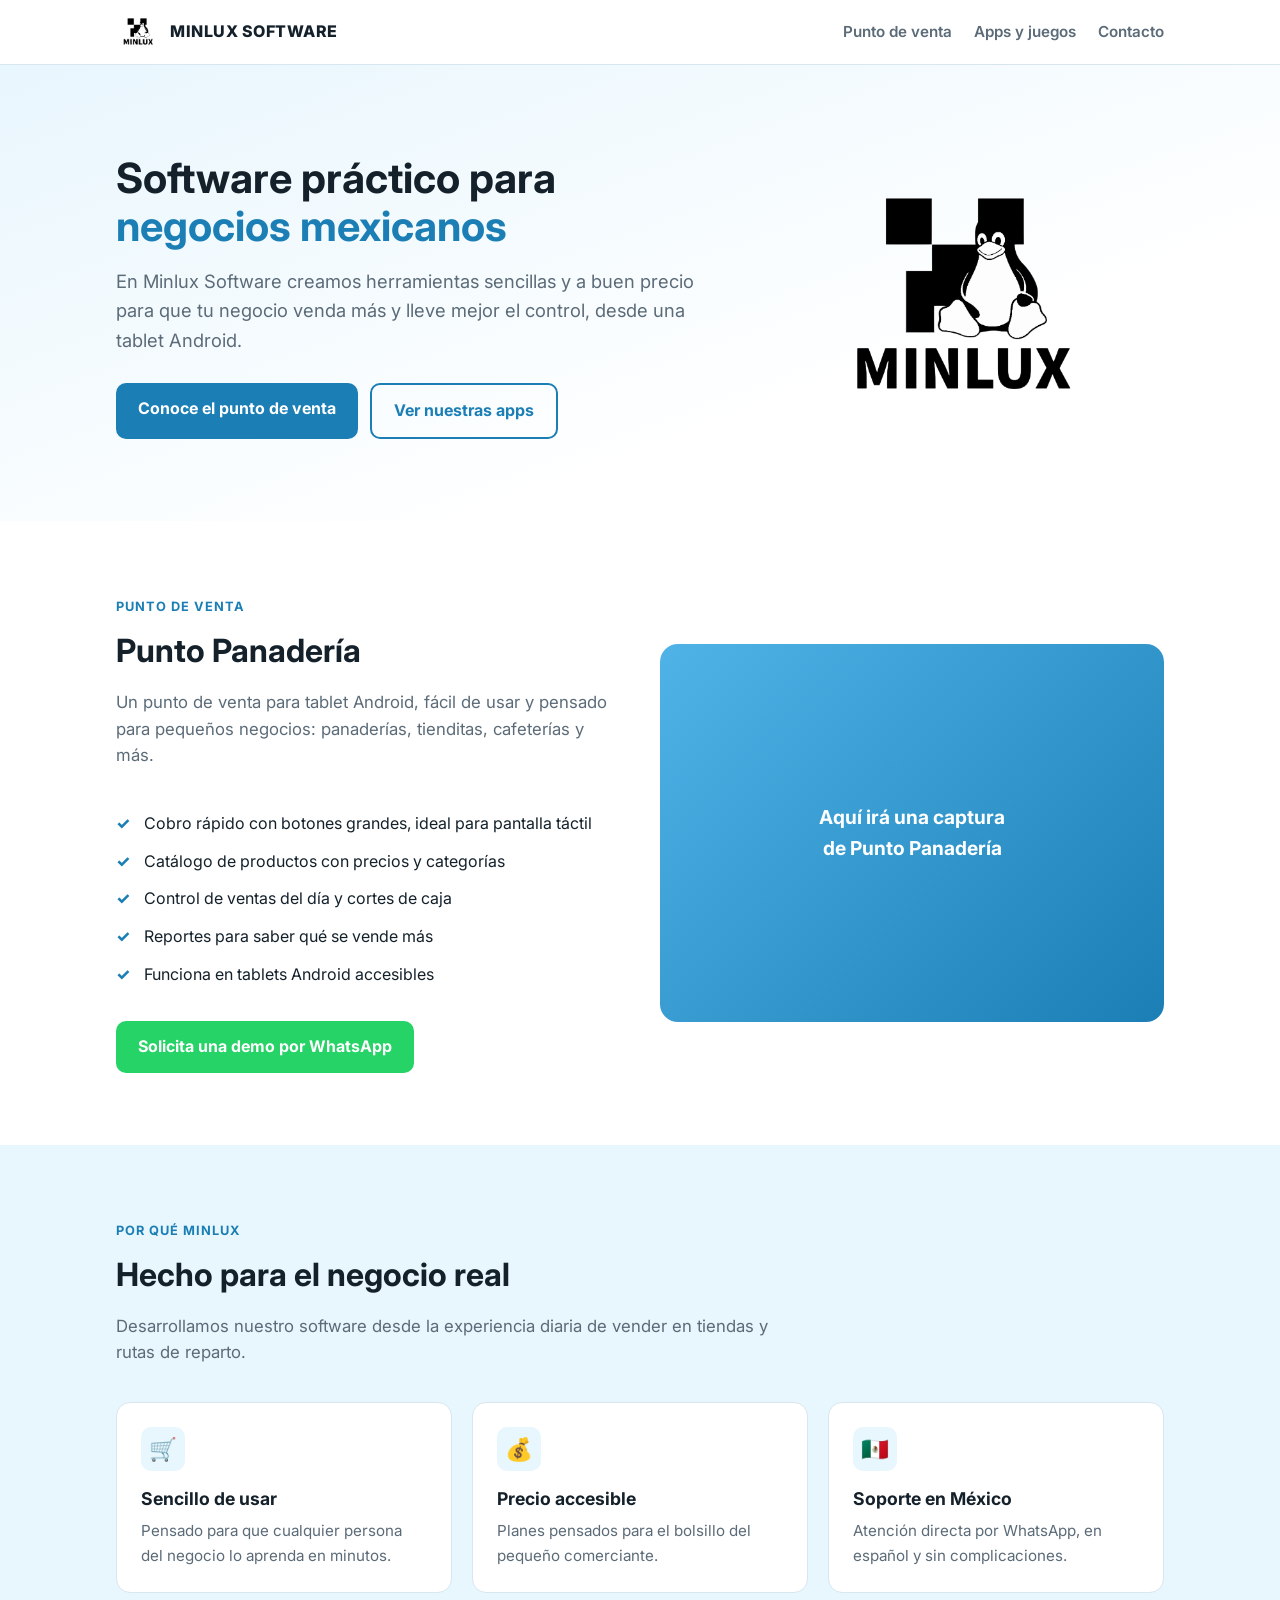
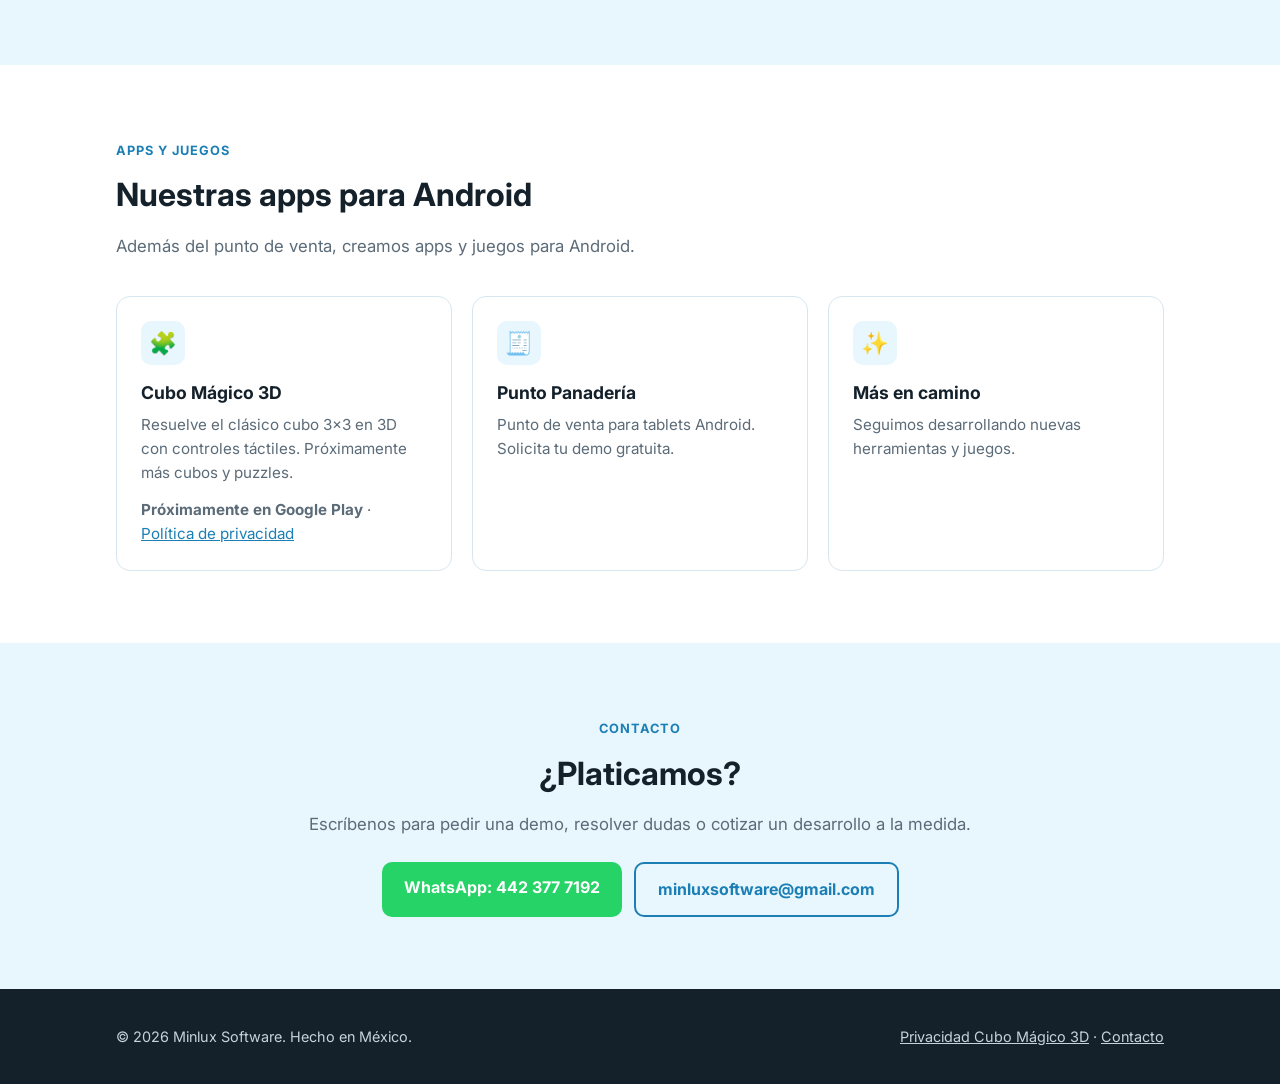
==== index.html @ ea4a5efe "Add files via upload" ====
<!DOCTYPE html>
<html lang="es-MX">
<head>
  <meta charset="UTF-8">
  <meta name="viewport" content="width=device-width, initial-scale=1.0">
  <title>Minlux Software | Punto de venta y apps para negocios</title>
  <meta name="description" content="Minlux Software desarrolla Punto Panadería, un punto de venta para tablets Android pensado para pequeños negocios en México, además de apps y juegos para Android.">
  <link rel="icon" type="image/png" href="favicon.png">
  <link rel="preconnect" href="https://fonts.googleapis.com">
  <link href="https://fonts.googleapis.com/css2?family=Inter:wght@400;600;700;800&display=swap" rel="stylesheet">
  <link rel="stylesheet" href="styles.css">
</head>
<body>

<header>
  <div class="contenedor nav">
    <a href="#inicio" class="marca"><img src="logo.png" alt="Logo Minlux">MINLUX SOFTWARE</a>
    <ul>
      <li><a href="#punto-panaderia">Punto de venta</a></li>
      <li><a href="#apps">Apps y juegos</a></li>
      <li><a href="#contacto">Contacto</a></li>
    </ul>
  </div>
</header>

<main>
  <!-- PORTADA -->
  <section class="hero" id="inicio">
    <div class="contenedor">
      <div>
        <h1>Software práctico para <span>negocios mexicanos</span></h1>
        <p>En Minlux Software creamos herramientas sencillas y a buen precio para que tu negocio venda más y lleve mejor el control, desde una tablet Android.</p>
        <div class="botones">
          <a class="btn btn-principal" href="#punto-panaderia">Conoce el punto de venta</a>
          <a class="btn btn-borde" href="#apps">Ver nuestras apps</a>
        </div>
      </div>
      <img src="logo.png" alt="Minlux Software">
    </div>
  </section>

  <!-- PUNTO DE VENTA -->
  <section id="punto-panaderia">
    <div class="contenedor producto">
      <div>
        <span class="etiqueta">Punto de venta</span>
        <h2>Punto Panadería</h2>
        <p class="intro">Un punto de venta para tablet Android, fácil de usar y pensado para pequeños negocios: panaderías, tienditas, cafeterías y más.</p>
        <ul>
          <li>Cobro rápido con botones grandes, ideal para pantalla táctil</li>
          <li>Catálogo de productos con precios y categorías</li>
          <li>Control de ventas del día y cortes de caja</li>
          <li>Reportes para saber qué se vende más</li>
          <li>Funciona en tablets Android accesibles</li>
        </ul>
        <div class="botones">
          <a class="btn btn-whats" href="https://wa.me/524423777192?text=Hola%2C%20me%20interesa%20una%20demo%20de%20Punto%20Panader%C3%ADa" target="_blank" rel="noopener">Solicita una demo por WhatsApp</a>
        </div>
      </div>
      <div class="vista">Aquí irá una captura<br>de Punto Panadería</div>
    </div>
  </section>

  <!-- POR QUÉ MINLUX -->
  <section class="seccion-alt">
    <div class="contenedor">
      <span class="etiqueta">Por qué Minlux</span>
      <h2>Hecho para el negocio real</h2>
      <p class="intro">Desarrollamos nuestro software desde la experiencia diaria de vender en tiendas y rutas de reparto.</p>
      <div class="rejilla">
        <div class="tarjeta">
          <div class="icono">🛒</div>
          <h3>Sencillo de usar</h3>
          <p>Pensado para que cualquier persona del negocio lo aprenda en minutos.</p>
        </div>
        <div class="tarjeta">
          <div class="icono">💰</div>
          <h3>Precio accesible</h3>
          <p>Planes pensados para el bolsillo del pequeño comerciante.</p>
        </div>
        <div class="tarjeta">
          <div class="icono">🇲🇽</div>
          <h3>Soporte en México</h3>
          <p>Atención directa por WhatsApp, en español y sin complicaciones.</p>
        </div>
      </div>
    </div>
  </section>

  <!-- APPS Y JUEGOS -->
  <section id="apps">
    <div class="contenedor">
      <span class="etiqueta">Apps y juegos</span>
      <h2>Nuestras apps para Android</h2>
      <p class="intro">Además del punto de venta, creamos apps y juegos para Android.</p>
      <div class="rejilla">
        <div class="tarjeta">
          <div class="icono">🧩</div>
          <h3>Cubo Mágico 3D</h3>
          <p>Resuelve el clásico cubo 3x3 en 3D con controles táctiles. Próximamente más cubos y puzzles.</p>
          <p style="margin-top:12px"><strong>Próximamente en Google Play</strong> · <a href="privacidad-cubo.html">Política de privacidad</a></p>
        </div>
        <div class="tarjeta">
          <div class="icono">🧾</div>
          <h3>Punto Panadería</h3>
          <p>Punto de venta para tablets Android. Solicita tu demo gratuita.</p>
        </div>
        <div class="tarjeta">
          <div class="icono">✨</div>
          <h3>Más en camino</h3>
          <p>Seguimos desarrollando nuevas herramientas y juegos.</p>
        </div>
      </div>
    </div>
  </section>

  <!-- CONTACTO -->
  <section class="seccion-alt contacto" id="contacto">
    <div class="contenedor">
      <span class="etiqueta">Contacto</span>
      <h2>¿Platicamos?</h2>
      <p class="intro" style="margin:0 auto">Escríbenos para pedir una demo, resolver dudas o cotizar un desarrollo a la medida.</p>
      <div class="botones">
        <a class="btn btn-whats" href="https://wa.me/524423777192" target="_blank" rel="noopener">WhatsApp: 442 377 7192</a>
        <a class="btn btn-borde" href="mailto:minluxsoftware@gmail.com">minluxsoftware@gmail.com</a>
      </div>
    </div>
  </section>
</main>

<footer>
  <div class="contenedor">
    <span>© 2026 Minlux Software. Hecho en México.</span>
    <span><a href="privacidad-cubo.html">Privacidad Cubo Mágico 3D</a> · <a href="mailto:minluxsoftware@gmail.com">Contacto</a></span>
  </div>
</footer>

</body>
</html>
---- styles.css ----
:root {
  --cielo: #4fb3e8;
  --cielo-claro: #e8f6fd;
  --cielo-oscuro: #1b7fb5;
  --tinta: #14212b;
  --gris: #5b6b78;
  --borde: #d7e6ef;
  --blanco: #ffffff;
  --whats: #25d366;
}

* { box-sizing: border-box; margin: 0; padding: 0; }

html { scroll-behavior: smooth; }

body {
  font-family: "Inter", system-ui, -apple-system, "Segoe UI", Roboto, sans-serif;
  color: var(--tinta);
  background: var(--blanco);
  line-height: 1.6;
}

a { color: var(--cielo-oscuro); }

.contenedor { max-width: 1080px; margin: 0 auto; padding: 0 16px; }

/* Encabezado */
header {
  position: sticky; top: 0; z-index: 10;
  background: rgba(255,255,255,.95);
  backdrop-filter: blur(6px);
  border-bottom: 1px solid var(--borde);
}
.nav { display: flex; align-items: center; justify-content: space-between; height: 64px; }
.marca { display: flex; align-items: center; gap: 10px; text-decoration: none; color: var(--tinta); font-weight: 800; letter-spacing: .5px; }
.marca img { width: 44px; height: 44px; }
.nav ul { display: flex; gap: 22px; list-style: none; }
.nav ul a { text-decoration: none; color: var(--gris); font-weight: 600; font-size: .95rem; }
.nav ul a:hover { color: var(--cielo-oscuro); }

/* Portada */
.hero {
  background: linear-gradient(160deg, var(--cielo-claro) 0%, #ffffff 70%);
  padding: 72px 0 64px;
}
.hero .contenedor { display: grid; grid-template-columns: 1.2fr .8fr; gap: 40px; align-items: center; }
.hero h1 { font-size: 2.6rem; line-height: 1.15; margin-bottom: 16px; }
.hero h1 span { color: var(--cielo-oscuro); }
.hero p { font-size: 1.15rem; color: var(--gris); margin-bottom: 28px; }
.hero img { width: 100%; max-width: 320px; justify-self: center; }

.botones { display: flex; gap: 12px; flex-wrap: wrap; }
.btn {
  display: inline-block; padding: 13px 22px; border-radius: 10px;
  font-weight: 700; text-decoration: none; transition: transform .15s, box-shadow .15s;
}
.btn:hover { transform: translateY(-2px); box-shadow: 0 6px 16px rgba(27,127,181,.2); }
.btn-principal { background: var(--cielo-oscuro); color: var(--blanco); }
.btn-whats { background: var(--whats); color: var(--blanco); }
.btn-borde { border: 2px solid var(--cielo-oscuro); color: var(--cielo-oscuro); }

/* Secciones */
section { padding: 72px 0; }
.seccion-alt { background: var(--cielo-claro); }
.etiqueta { display: inline-block; font-size: .8rem; font-weight: 700; text-transform: uppercase; letter-spacing: 1px; color: var(--cielo-oscuro); margin-bottom: 8px; }
h2 { font-size: 2rem; margin-bottom: 12px; }
.intro { color: var(--gris); max-width: 680px; margin-bottom: 36px; font-size: 1.05rem; }

.rejilla { display: grid; grid-template-columns: repeat(3, 1fr); gap: 20px; }
.tarjeta {
  background: var(--blanco); border: 1px solid var(--borde); border-radius: 14px;
  padding: 24px;
}
.tarjeta .icono {
  width: 44px; height: 44px; border-radius: 10px; background: var(--cielo-claro);
  display: grid; place-items: center; font-size: 1.4rem; margin-bottom: 14px;
}
.tarjeta h3 { font-size: 1.1rem; margin-bottom: 6px; }
.tarjeta p { color: var(--gris); font-size: .95rem; }

.producto { display: grid; grid-template-columns: 1fr 1fr; gap: 40px; align-items: center; }
.producto ul { list-style: none; margin: 18px 0 28px; }
.producto li { padding: 6px 0 6px 28px; position: relative; }
.producto li::before { content: "✓"; position: absolute; left: 0; color: var(--cielo-oscuro); font-weight: 800; }
.vista {
  background: linear-gradient(135deg, var(--cielo) 0%, var(--cielo-oscuro) 100%);
  border-radius: 18px; aspect-ratio: 4 / 3; display: grid; place-items: center;
  color: var(--blanco); font-size: 1.2rem; font-weight: 700; text-align: center; padding: 20px;
}

/* Contacto */
.contacto { text-align: center; }
.contacto .botones { justify-content: center; margin-top: 24px; }

/* Pie */
footer { background: var(--tinta); color: #c7d3db; padding: 36px 0; font-size: .9rem; }
footer .contenedor { display: flex; justify-content: space-between; flex-wrap: wrap; gap: 16px; }
footer a { color: #c7d3db; }

/* Páginas legales */
.legal { padding: 48px 0 72px; }
.legal h1 { font-size: 2rem; margin-bottom: 6px; }
.legal .fecha { color: var(--gris); margin-bottom: 28px; }
.legal h2 { font-size: 1.3rem; margin: 28px 0 8px; }
.legal p, .legal li { color: #2c3a45; margin-bottom: 10px; }
.legal ul { padding-left: 22px; }
.legal .contenedor { max-width: 760px; }

/* Celular */
@media (max-width: 800px) {
  .nav ul { display: none; }
  .hero { padding: 48px 0; }
  .hero .contenedor, .producto { grid-template-columns: 1fr; }
  .hero h1 { font-size: 2rem; }
  .hero img { max-width: 200px; order: -1; }
  .rejilla { grid-template-columns: 1fr; }
  section { padding: 52px 0; }
  h2 { font-size: 1.6rem; }
}
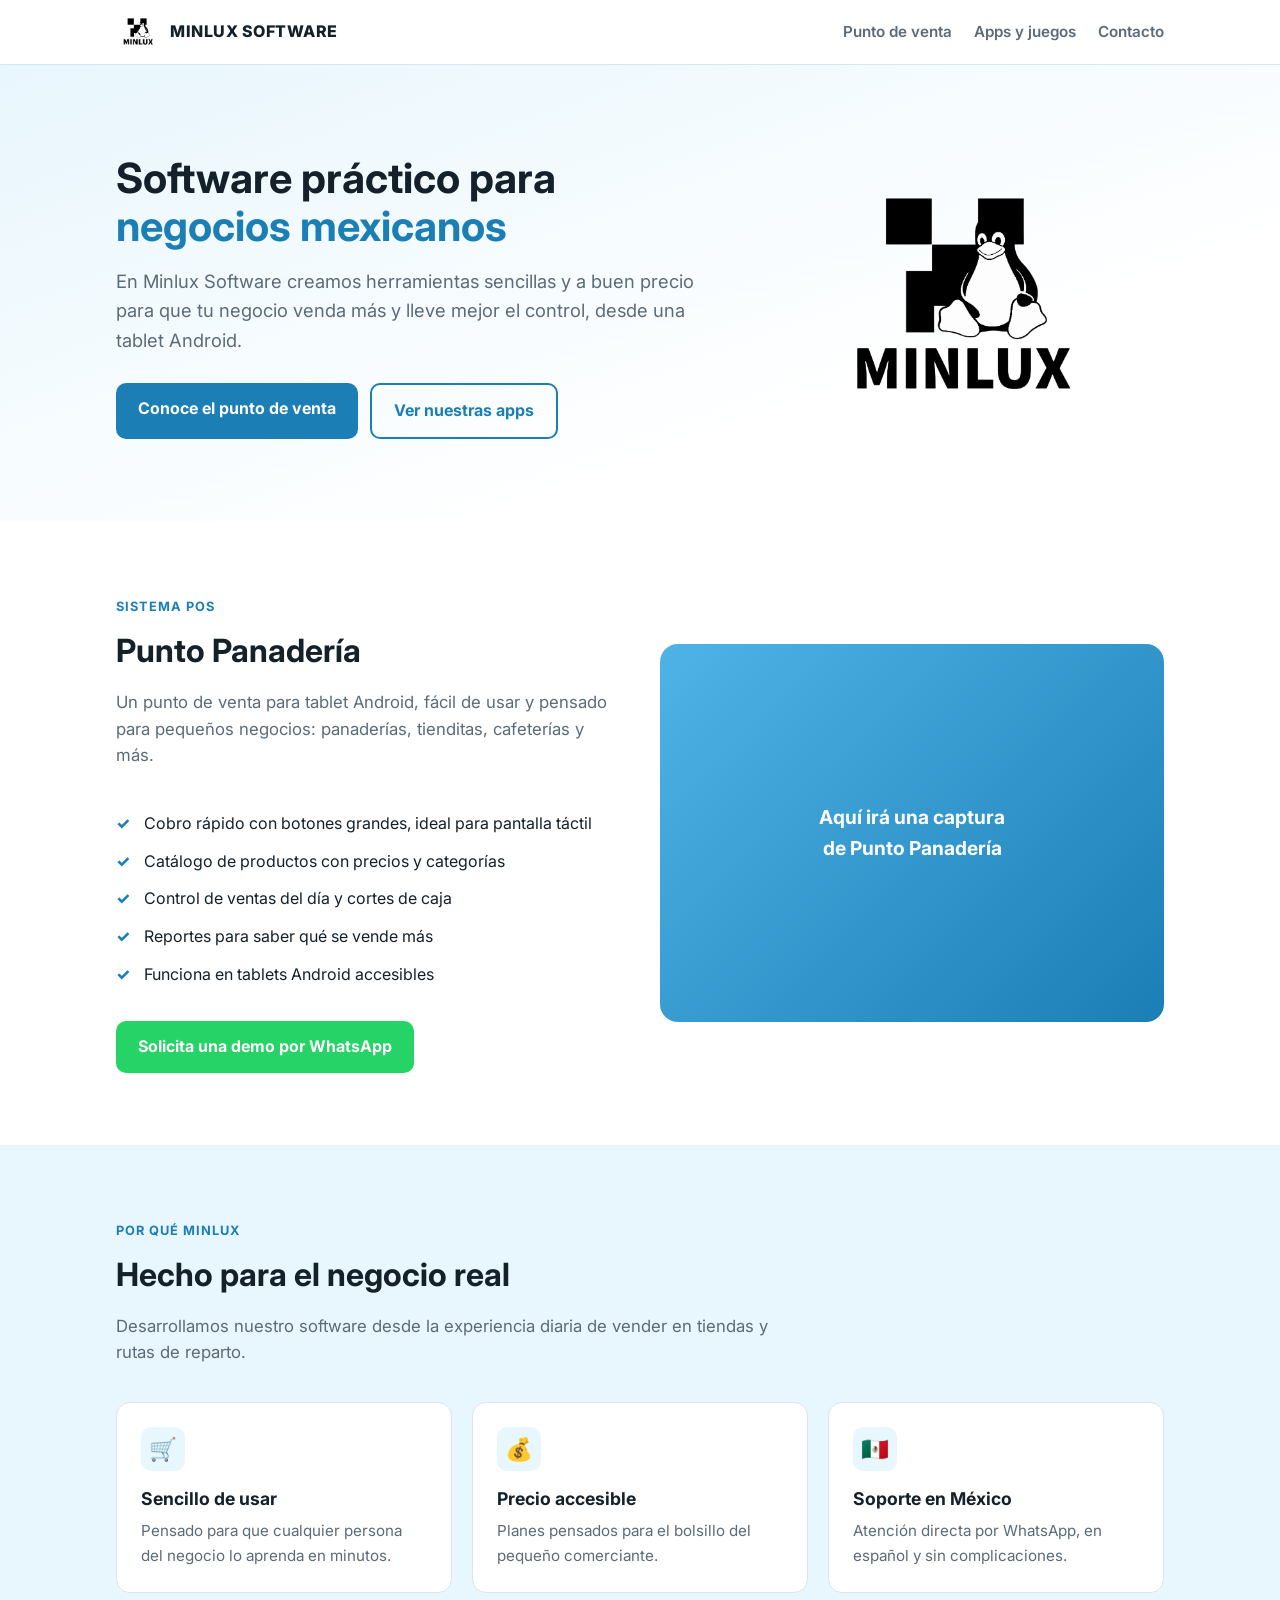
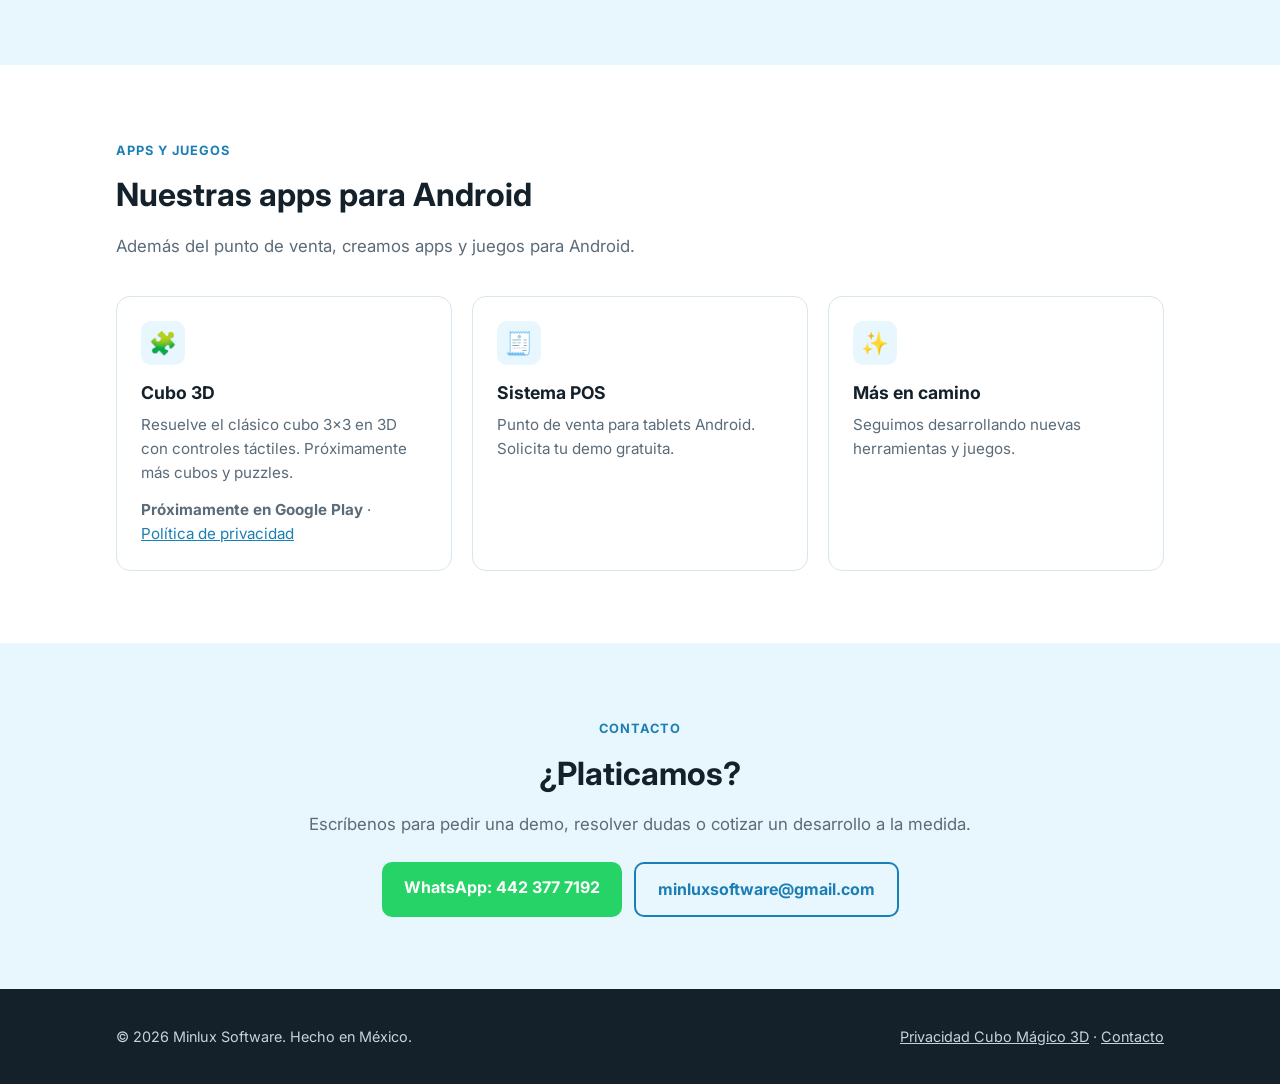
==== commit 29d97f32: "Update index.html" ====
--- a/index.html
+++ b/index.html
@@ -40,10 +40,10 @@
   </section>
 
   <!-- PUNTO DE VENTA -->
-  <section id="punto-panaderia">
+  <section id="sistema POS">
     <div class="contenedor producto">
       <div>
-        <span class="etiqueta">Punto de venta</span>
+        <span class="etiqueta">sistema POS</span>
         <h2>Punto Panadería</h2>
         <p class="intro">Un punto de venta para tablet Android, fácil de usar y pensado para pequeños negocios: panaderías, tienditas, cafeterías y más.</p>
         <ul>
@@ -96,13 +96,13 @@
       <div class="rejilla">
         <div class="tarjeta">
           <div class="icono">🧩</div>
-          <h3>Cubo Mágico 3D</h3>
+          <h3>Cubo 3D</h3>
           <p>Resuelve el clásico cubo 3x3 en 3D con controles táctiles. Próximamente más cubos y puzzles.</p>
           <p style="margin-top:12px"><strong>Próximamente en Google Play</strong> · <a href="privacidad-cubo.html">Política de privacidad</a></p>
         </div>
         <div class="tarjeta">
           <div class="icono">🧾</div>
-          <h3>Punto Panadería</h3>
+          <h3>Sistema POS</h3>
           <p>Punto de venta para tablets Android. Solicita tu demo gratuita.</p>
         </div>
         <div class="tarjeta">
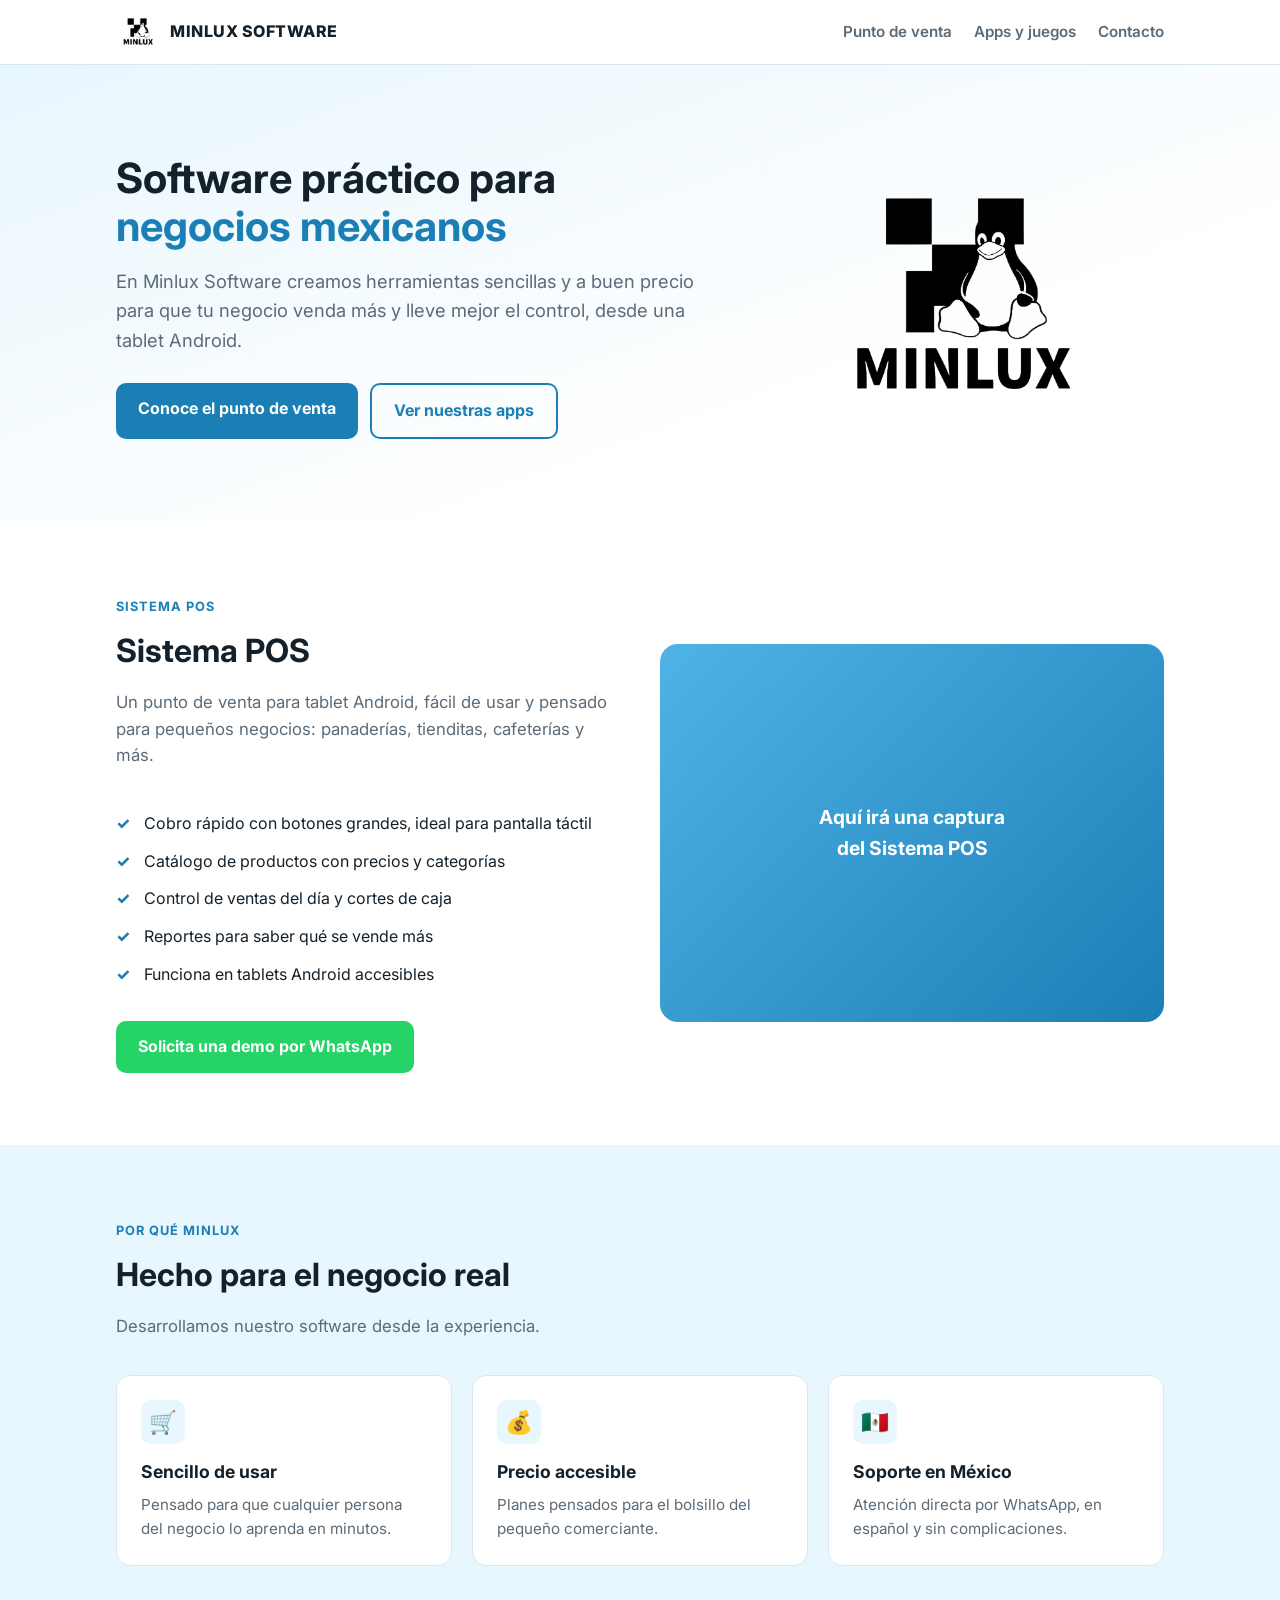
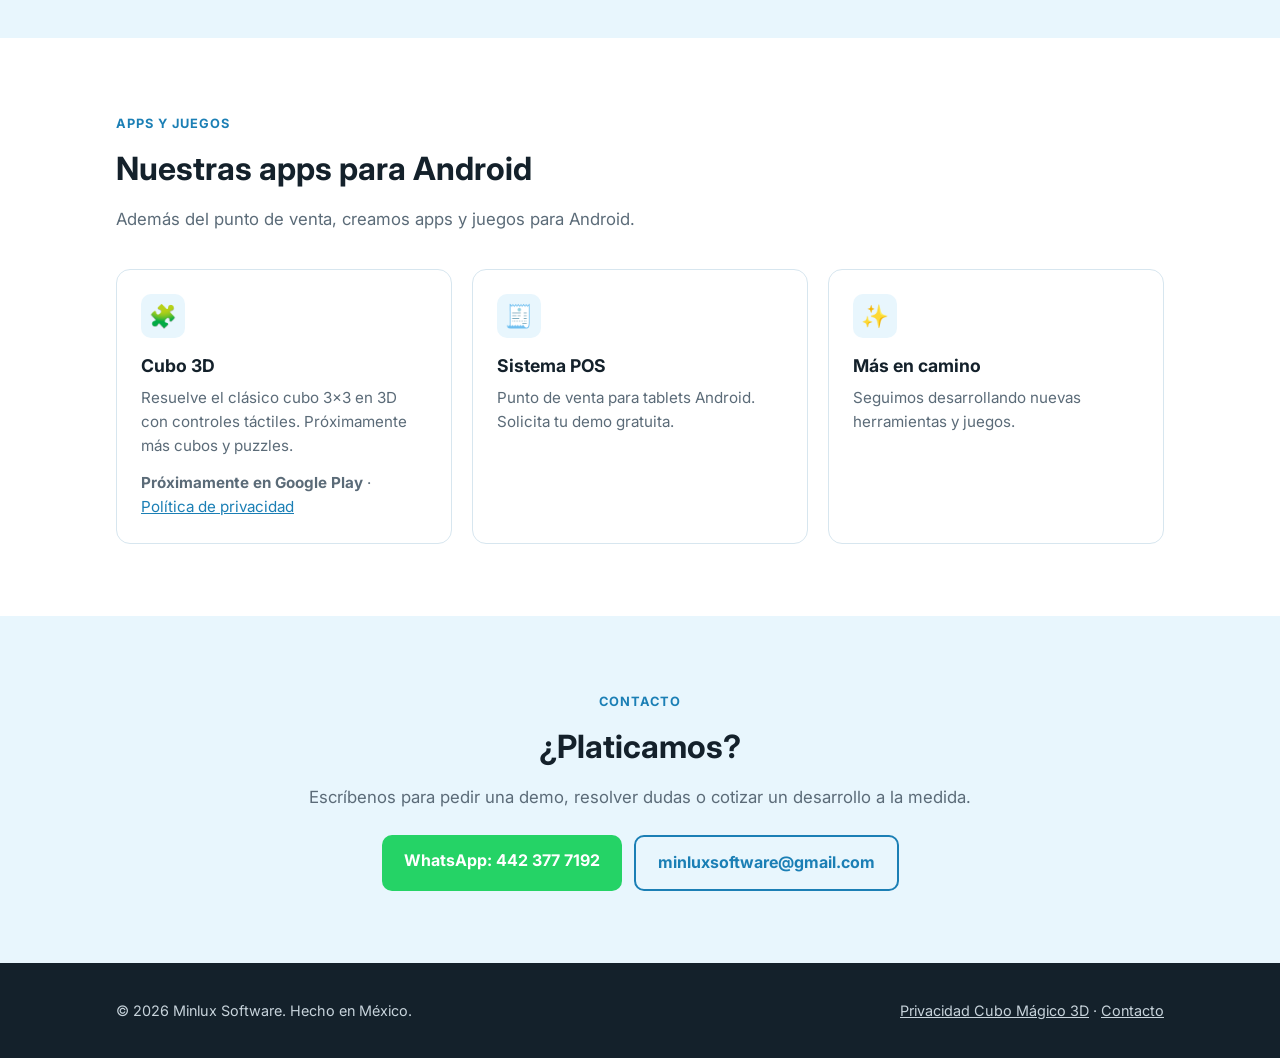
==== commit f9ed7ddd: "Update index.html" ====
--- a/index.html
+++ b/index.html
@@ -44,7 +44,7 @@
     <div class="contenedor producto">
       <div>
         <span class="etiqueta">sistema POS</span>
-        <h2>Punto Panadería</h2>
+        <h2>Sistema POS</h2>
         <p class="intro">Un punto de venta para tablet Android, fácil de usar y pensado para pequeños negocios: panaderías, tienditas, cafeterías y más.</p>
         <ul>
           <li>Cobro rápido con botones grandes, ideal para pantalla táctil</li>
@@ -57,7 +57,7 @@
           <a class="btn btn-whats" href="https://wa.me/524423777192?text=Hola%2C%20me%20interesa%20una%20demo%20de%20Punto%20Panader%C3%ADa" target="_blank" rel="noopener">Solicita una demo por WhatsApp</a>
         </div>
       </div>
-      <div class="vista">Aquí irá una captura<br>de Punto Panadería</div>
+      <div class="vista">Aquí irá una captura<br>del Sistema POS</div>
     </div>
   </section>
 
@@ -66,7 +66,7 @@
     <div class="contenedor">
       <span class="etiqueta">Por qué Minlux</span>
       <h2>Hecho para el negocio real</h2>
-      <p class="intro">Desarrollamos nuestro software desde la experiencia diaria de vender en tiendas y rutas de reparto.</p>
+      <p class="intro">Desarrollamos nuestro software desde la experiencia. </p>
       <div class="rejilla">
         <div class="tarjeta">
           <div class="icono">🛒</div>
